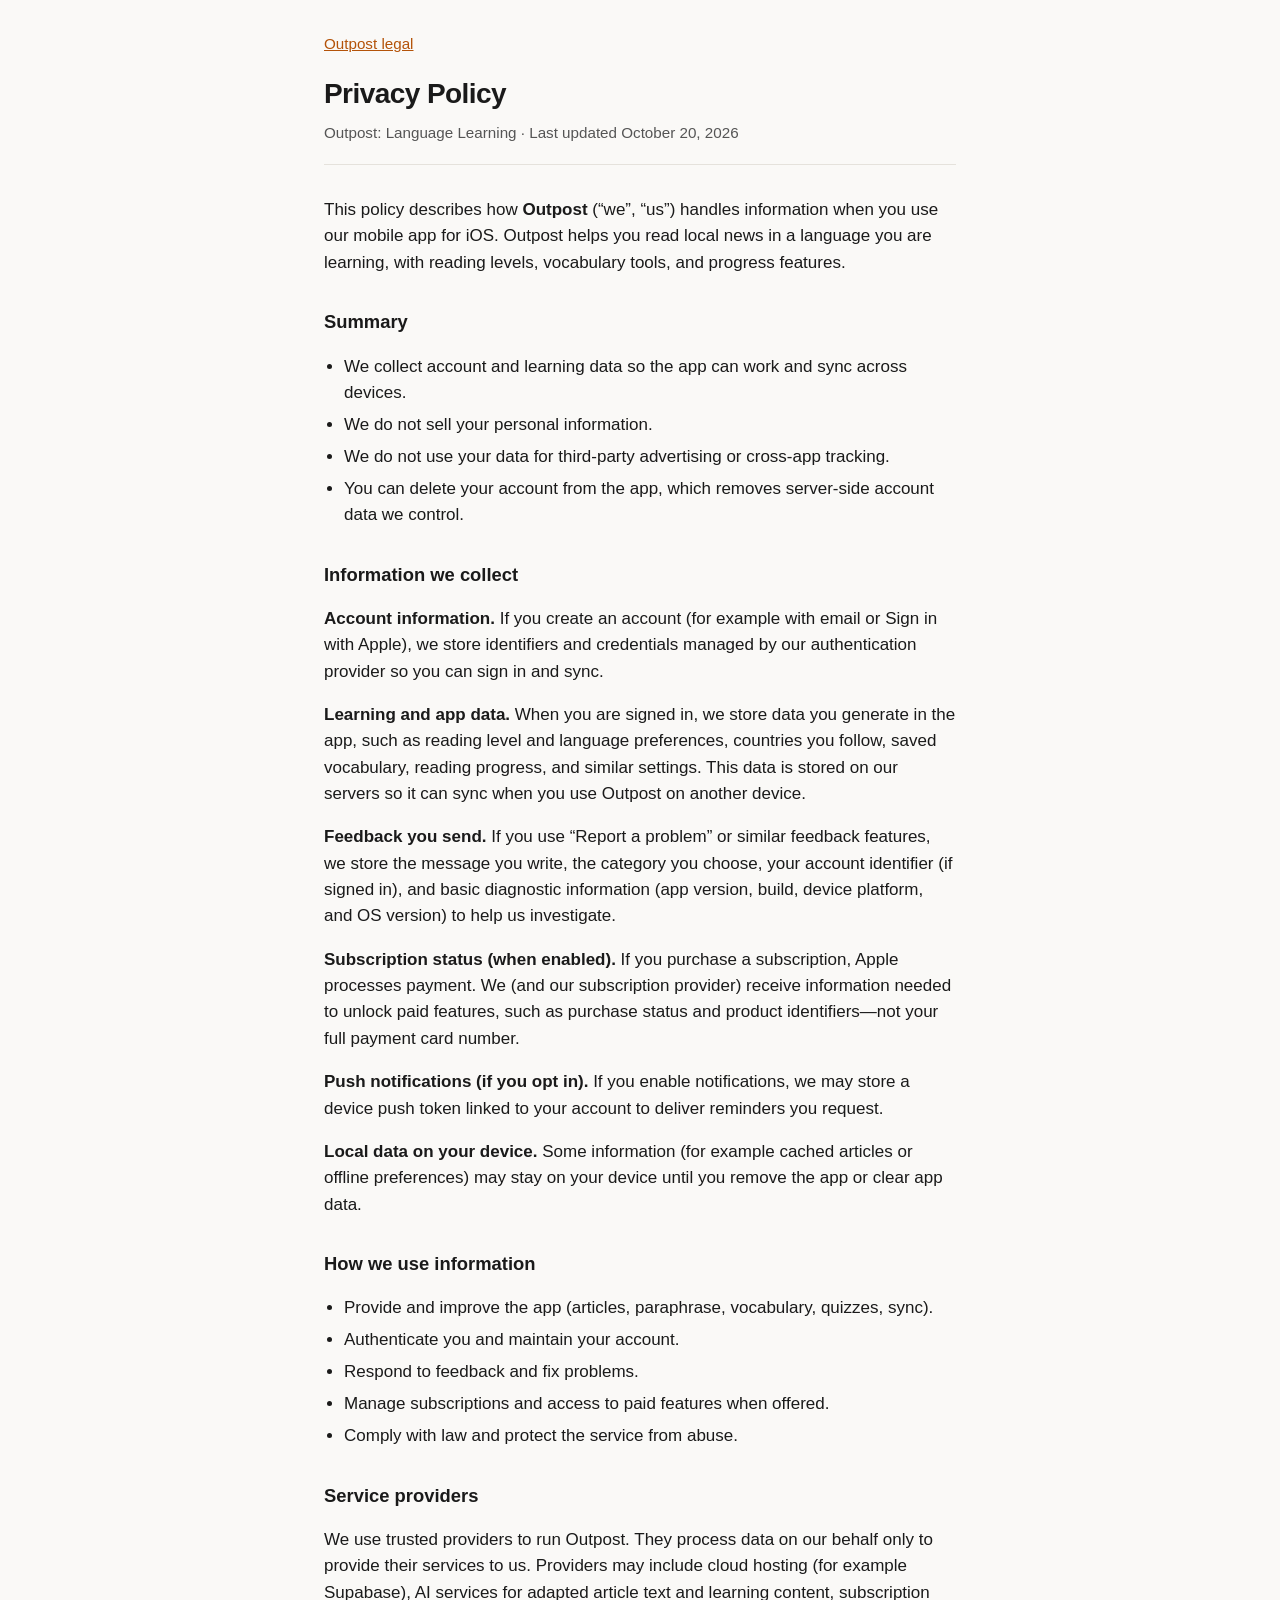
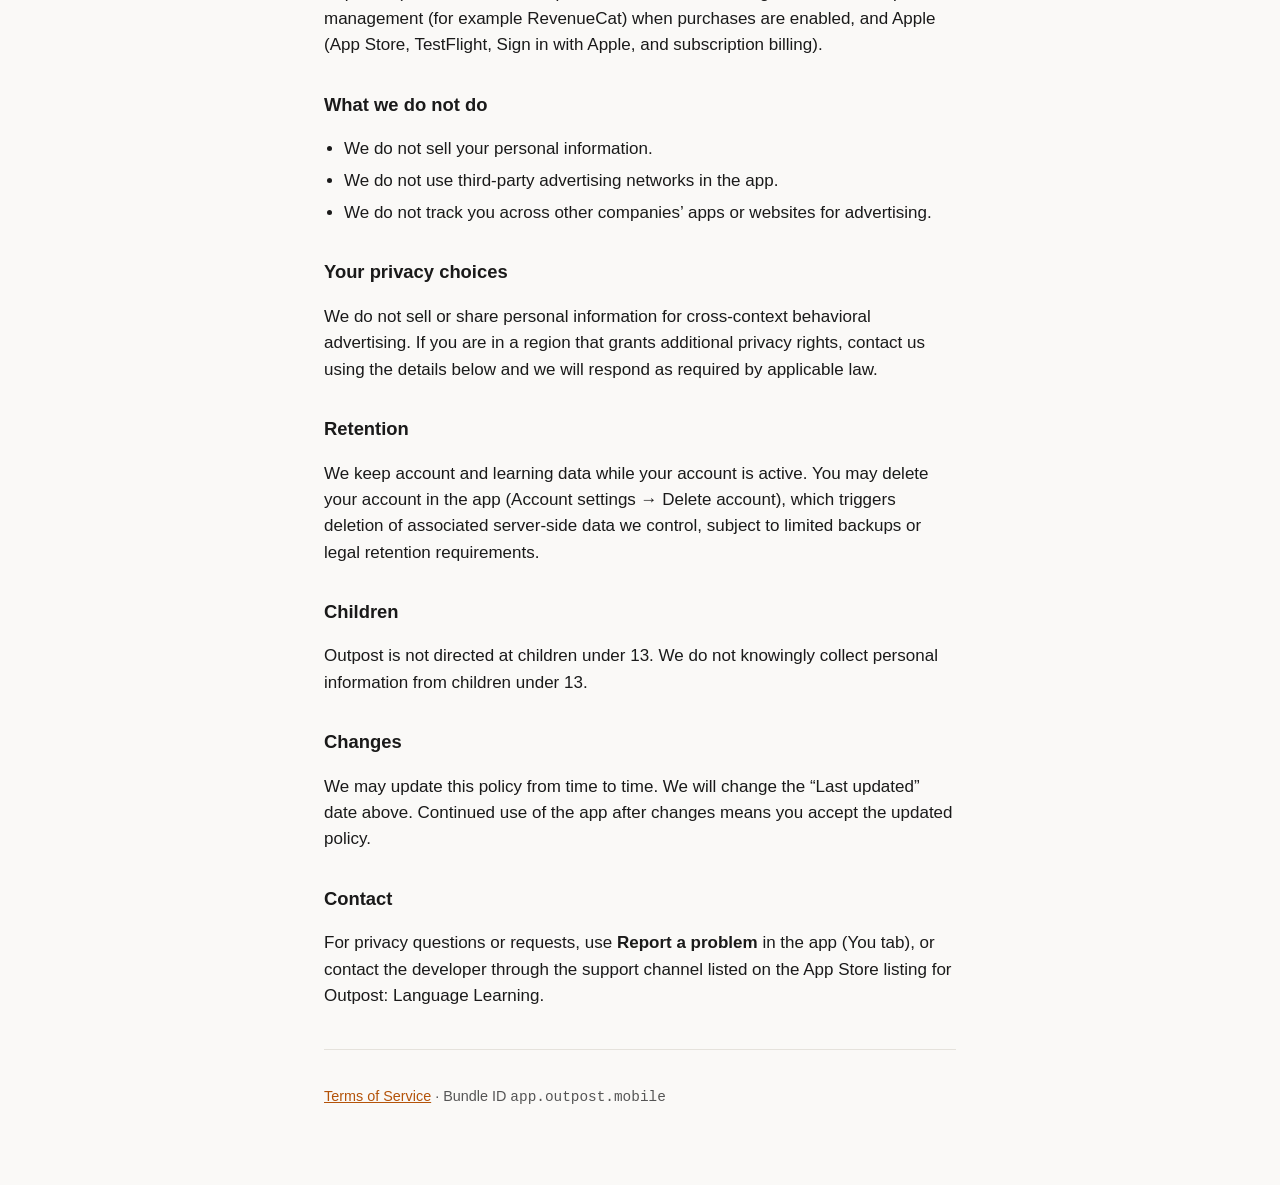
==== privacy.html @ 0215a116 "Add privacy policy, terms of service, and GitHub Pages site. Public legal documents for Outpost: Lan" ====
<!DOCTYPE html>
<html lang="en">
  <head>
    <meta charset="utf-8" />
    <meta name="viewport" content="width=device-width, initial-scale=1" />
    <title>Privacy Policy — Outpost</title>
    <meta
      name="description"
      content="Privacy policy for Outpost: Language Learning (iOS)."
    />
    <link rel="stylesheet" href="legal.css" />
  </head>
  <body>
    <main>
      <p class="nav"><a href="index.html">Outpost legal</a></p>
      <header>
        <h1>Privacy Policy</h1>
        <p class="subtitle">Outpost: Language Learning · Last updated October 20, 2026</p>
      </header>

      <p>
        This policy describes how <strong>Outpost</strong> (“we”, “us”) handles information when
        you use our mobile app for iOS. Outpost helps you read local news in a language you are
        learning, with reading levels, vocabulary tools, and progress features.
      </p>

      <h2>Summary</h2>
      <ul>
        <li>We collect account and learning data so the app can work and sync across devices.</li>
        <li>We do not sell your personal information.</li>
        <li>We do not use your data for third-party advertising or cross-app tracking.</li>
        <li>You can delete your account from the app, which removes server-side account data we control.</li>
      </ul>

      <h2>Information we collect</h2>

      <p><strong>Account information.</strong> If you create an account (for example with email or
      Sign in with Apple), we store identifiers and credentials managed by our authentication
      provider so you can sign in and sync.</p>

      <p><strong>Learning and app data.</strong> When you are signed in, we store data you generate
      in the app, such as reading level and language preferences, countries you follow, saved
      vocabulary, reading progress, and similar settings. This data is stored on our servers so it
      can sync when you use Outpost on another device.</p>

      <p><strong>Feedback you send.</strong> If you use “Report a problem” or similar feedback
      features, we store the message you write, the category you choose, your account identifier
      (if signed in), and basic diagnostic information (app version, build, device platform, and
      OS version) to help us investigate.</p>

      <p><strong>Subscription status (when enabled).</strong> If you purchase a subscription, Apple
      processes payment. We (and our subscription provider) receive information needed to unlock
      paid features, such as purchase status and product identifiers—not your full payment card
      number.</p>

      <p><strong>Push notifications (if you opt in).</strong> If you enable notifications, we may
      store a device push token linked to your account to deliver reminders you request.</p>

      <p><strong>Local data on your device.</strong> Some information (for example cached articles
      or offline preferences) may stay on your device until you remove the app or clear app data.</p>

      <h2>How we use information</h2>
      <ul>
        <li>Provide and improve the app (articles, paraphrase, vocabulary, quizzes, sync).</li>
        <li>Authenticate you and maintain your account.</li>
        <li>Respond to feedback and fix problems.</li>
        <li>Manage subscriptions and access to paid features when offered.</li>
        <li>Comply with law and protect the service from abuse.</li>
      </ul>

      <h2>Service providers</h2>
      <p>
        We use trusted providers to run Outpost. They process data on our behalf only to provide
        their services to us. Providers may include cloud hosting (for example Supabase), AI
        services for adapted article text and learning content, subscription management (for example
        RevenueCat) when purchases are enabled, and Apple (App Store, TestFlight, Sign in with
        Apple, and subscription billing).
      </p>

      <h2>What we do not do</h2>
      <ul>
        <li>We do not sell your personal information.</li>
        <li>We do not use third-party advertising networks in the app.</li>
        <li>We do not track you across other companies’ apps or websites for advertising.</li>
      </ul>

      <h2>Your privacy choices</h2>
      <p>
        We do not sell or share personal information for cross-context behavioral advertising. If
        you are in a region that grants additional privacy rights, contact us using the details
        below and we will respond as required by applicable law.
      </p>

      <h2>Retention</h2>
      <p>
        We keep account and learning data while your account is active. You may delete your
        account in the app (Account settings → Delete account), which triggers deletion of
        associated server-side data we control, subject to limited backups or legal retention
        requirements.
      </p>

      <h2>Children</h2>
      <p>
        Outpost is not directed at children under 13. We do not knowingly collect personal
        information from children under 13.
      </p>

      <h2>Changes</h2>
      <p>
        We may update this policy from time to time. We will change the “Last updated” date above.
        Continued use of the app after changes means you accept the updated policy.
      </p>

      <h2>Contact</h2>
      <p>
        For privacy questions or requests, use <strong>Report a problem</strong> in the app
        (You tab), or contact the developer through the support channel listed on the App Store
        listing for Outpost: Language Learning.
      </p>

      <footer>
        <p>
          <a href="terms.html">Terms of Service</a> · Bundle ID <code>app.outpost.mobile</code>
        </p>
      </footer>
    </main>
  </body>
</html>
---- legal.css ----
:root {
  color-scheme: light dark;
  --ink: #1a1a1a;
  --muted: #555;
  --bg: #faf9f7;
  --accent: #b45309;
  --border: #e5e2dc;
}
@media (prefers-color-scheme: dark) {
  :root {
    --ink: #f2f0eb;
    --muted: #a8a29e;
    --bg: #121110;
    --border: #3d3935;
  }
}
* {
  box-sizing: border-box;
}
body {
  margin: 0;
  font-family: -apple-system, BlinkMacSystemFont, 'Segoe UI', Roboto, Helvetica, Arial,
    sans-serif;
  font-size: 17px;
  line-height: 1.55;
  color: var(--ink);
  background: var(--bg);
}
main {
  max-width: 42rem;
  margin: 0 auto;
  padding: 2rem 1.25rem 4rem;
}
header {
  margin-bottom: 2rem;
  padding-bottom: 1.25rem;
  border-bottom: 1px solid var(--border);
}
h1 {
  font-size: 1.75rem;
  font-weight: 700;
  margin: 0 0 0.35rem;
  letter-spacing: -0.02em;
}
.subtitle {
  margin: 0;
  color: var(--muted);
  font-size: 0.95rem;
}
h2 {
  font-size: 1.15rem;
  margin: 2rem 0 0.75rem;
}
ul {
  padding-left: 1.25rem;
}
li {
  margin: 0.35rem 0;
}
a {
  color: var(--accent);
}
footer {
  margin-top: 2.5rem;
  padding-top: 1.25rem;
  border-top: 1px solid var(--border);
  font-size: 0.9rem;
  color: var(--muted);
}
.nav {
  margin: 0 0 1rem;
  font-size: 0.95rem;
}
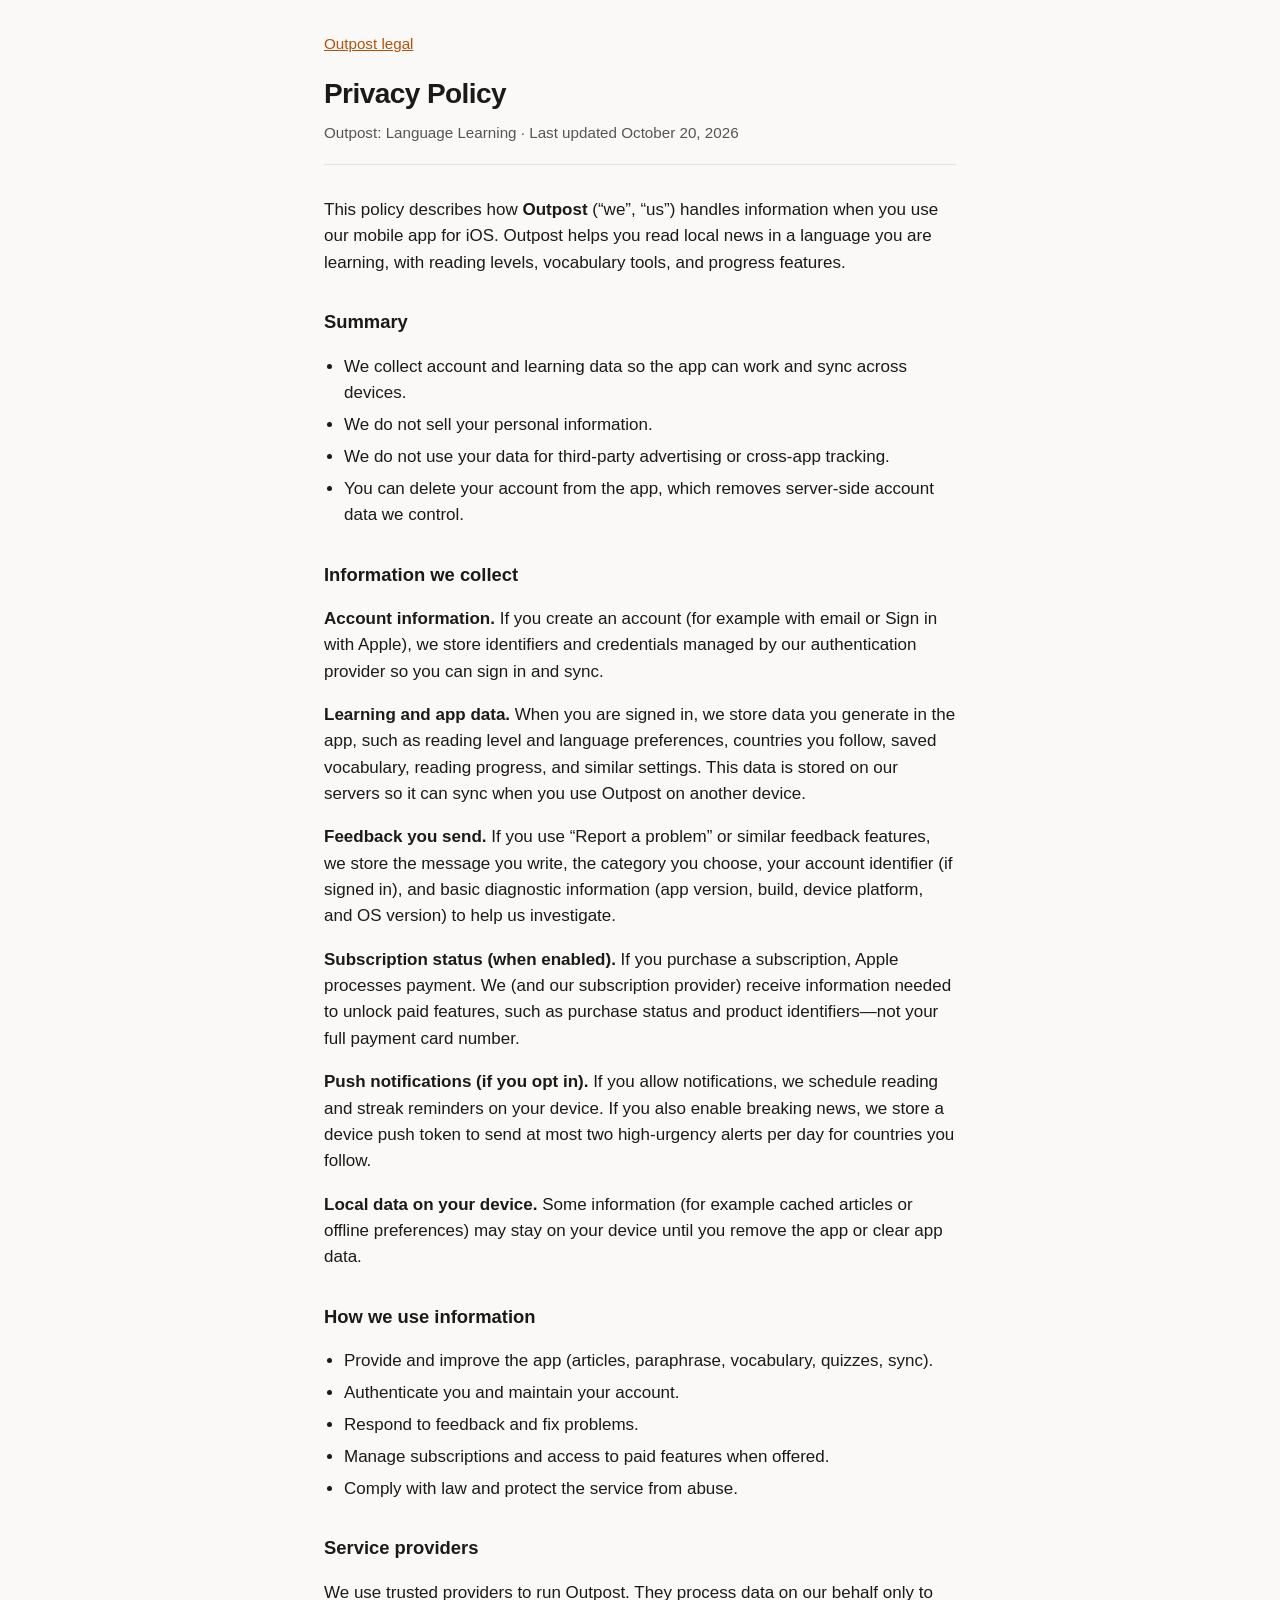
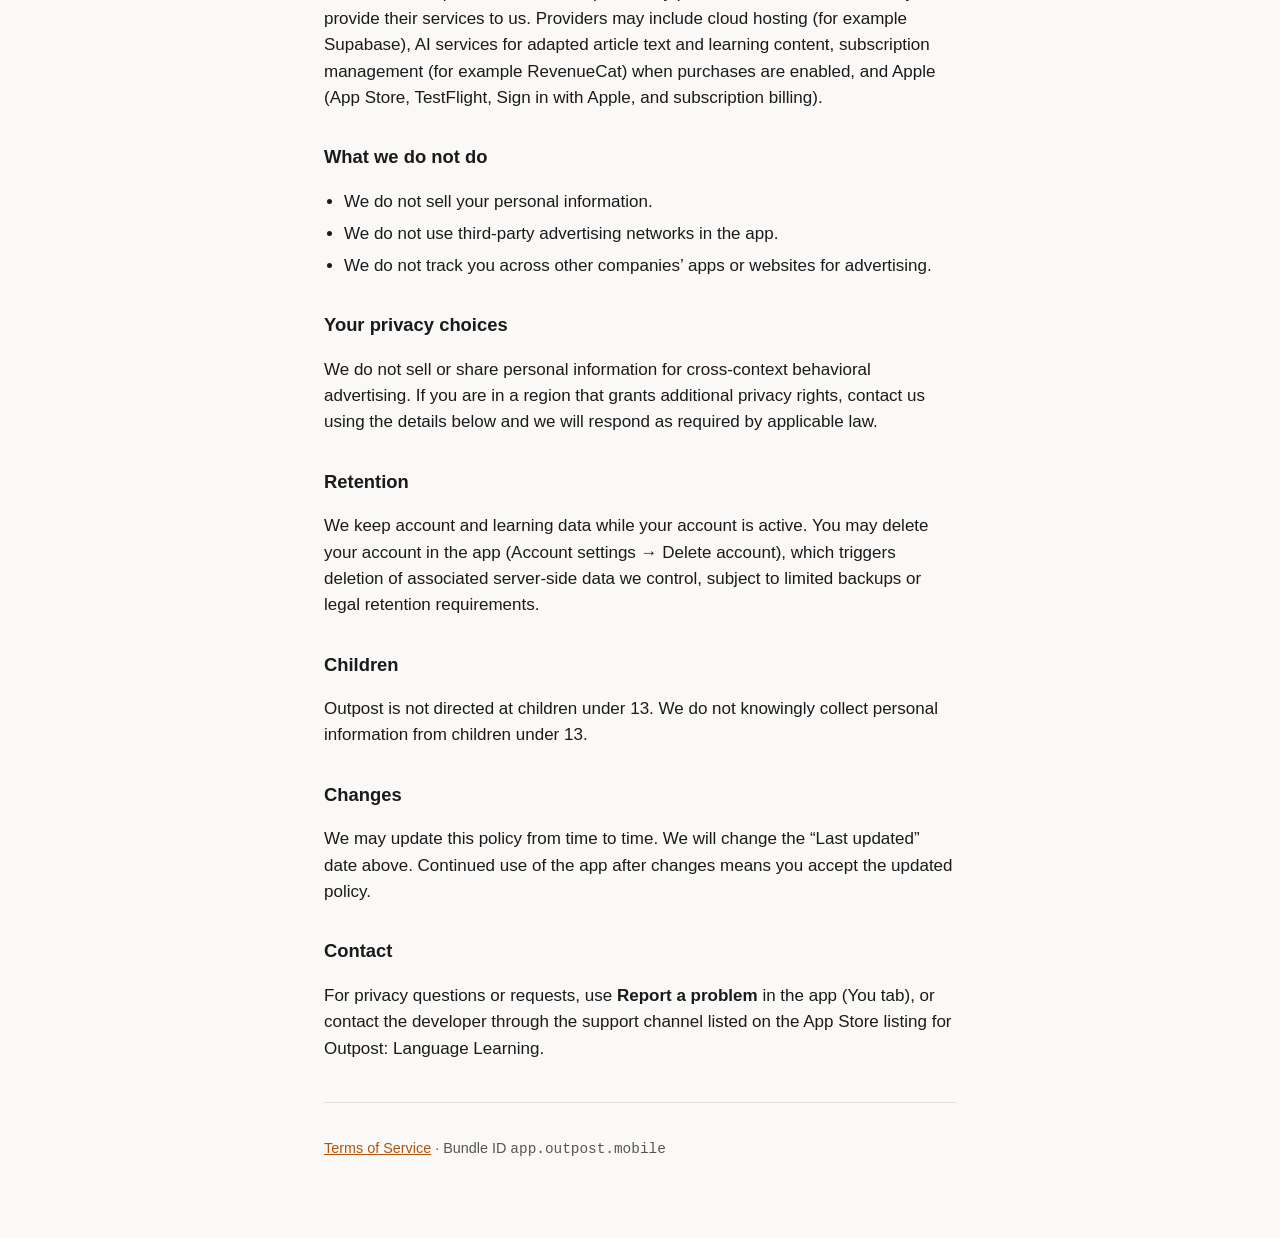
==== commit ee827844: "Clarify push-token use for optional breaking-news alerts. Co-authored-by: Cursor <cursoragent@cursor" ====
--- a/privacy.html
+++ b/privacy.html
@@ -53,8 +53,9 @@
       paid features, such as purchase status and product identifiers—not your full payment card
       number.</p>
 
-      <p><strong>Push notifications (if you opt in).</strong> If you enable notifications, we may
-      store a device push token linked to your account to deliver reminders you request.</p>
+      <p><strong>Push notifications (if you opt in).</strong> If you allow notifications, we schedule
+      reading and streak reminders on your device. If you also enable breaking news, we store a
+      device push token to send at most two high-urgency alerts per day for countries you follow.</p>
 
       <p><strong>Local data on your device.</strong> Some information (for example cached articles
       or offline preferences) may stay on your device until you remove the app or clear app data.</p>
